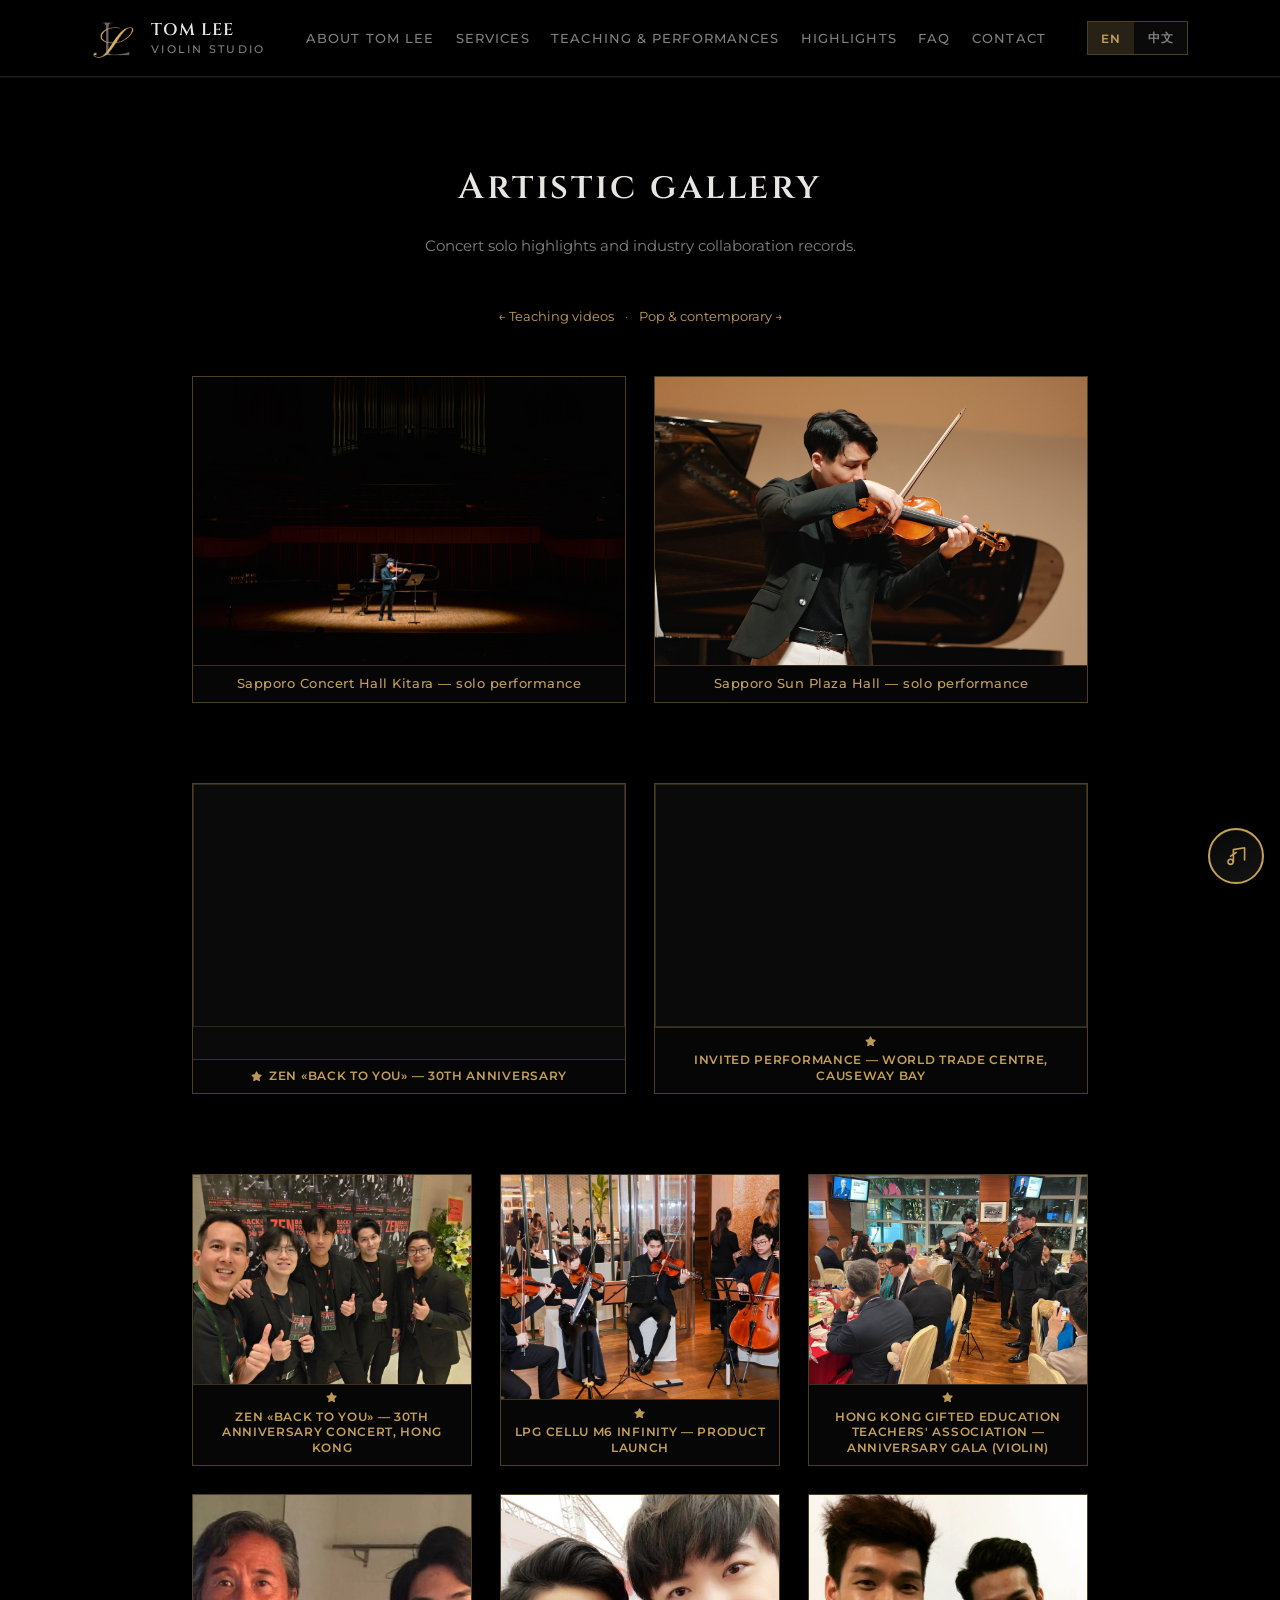
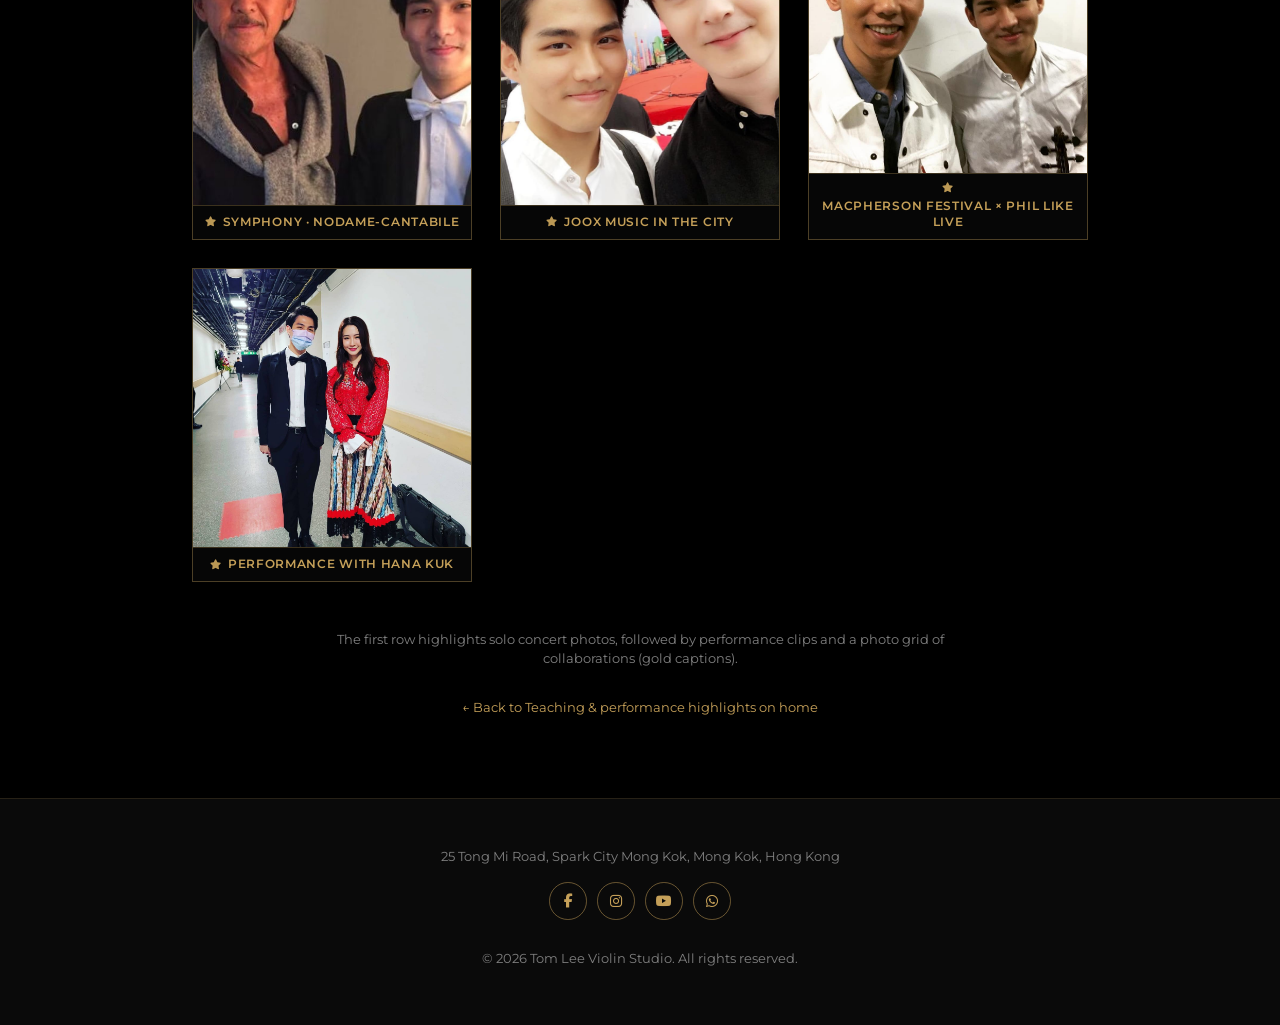
==== gallery.html @ 2c039eb2 "Initial site" ====
<!DOCTYPE html>
<html lang="en">
  <head>
    <meta charset="UTF-8" />
    <meta name="viewport" content="width=device-width, initial-scale=1.0" />
    <meta
      name="description"
      content="Artistic gallery — concert solo highlights and industry collaborations. Tom Lee Violin Studio, Hong Kong."
    />
    <link rel="canonical" href="https://example.com/gallery.html" />
    <link rel="icon" type="image/png" href="assets/logo.png" />
    <title>Artistic Gallery | Tom Lee Violin Studio</title>
    <link rel="preconnect" href="https://fonts.googleapis.com" />
    <link rel="preconnect" href="https://fonts.gstatic.com" crossorigin />
    <link
      href="https://fonts.googleapis.com/css2?family=Cinzel:wght@400;500;600;700&family=Montserrat:wght@300;400;500;600&display=swap"
      rel="stylesheet"
    />
    <link
      rel="stylesheet"
      href="https://cdnjs.cloudflare.com/ajax/libs/font-awesome/6.5.1/css/all.min.css"
      crossorigin="anonymous"
      referrerpolicy="no-referrer"
    />
    <link rel="stylesheet" href="style.css" />
  </head>
  <body data-page="gallery">
    <div class="scroll-progress" aria-hidden="true">
      <div class="scroll-progress__bar" id="scroll-progress-bar"></div>
    </div>

    <header class="site-header">
      <div class="header-inner">
        <a class="brand" href="index.html" aria-label="Tom Lee Violin Studio — Home">
          <img
            class="brand-logo"
            src="assets/logo.png"
            alt="Tom Lee Violin Studio — professional violin teaching and performance logo"
            decoding="async"
          />
          <span class="brand-text">
            <span class="brand-name" data-en="Tom Lee" data-zh="Tom Lee">Tom Lee</span>
            <span class="brand-tagline" data-en="Violin Studio" data-zh="小提琴工作室">Violin Studio</span>
          </span>
        </a>
        <nav class="nav-primary" aria-label="Main navigation">
          <ul class="nav-list">
            <li><a href="index.html#about" data-en="About Tom Lee" data-zh="關於Tom Lee">About Tom Lee</a></li>
            <li><a href="index.html#services" data-en="Services" data-zh="服務">Services</a></li>
            <li><a href="index.html#media" data-en="Teaching &amp; performances" data-zh="影音與藝廊">Teaching &amp; performances</a></li>
            <li><a href="index.html#testimonials" data-en="Highlights" data-zh="精選">Highlights</a></li>
            <li><a href="index.html#faq" data-en="FAQ" data-zh="常見問題">FAQ</a></li>
            <li><a href="index.html#contact" data-en="Contact" data-zh="聯絡">Contact</a></li>
          </ul>
        </nav>
        <div class="lang-switch" role="group" aria-label="Language">
          <button type="button" class="lang-btn is-active" data-lang="en" aria-pressed="true" data-en="EN" data-zh="EN">
            EN
          </button>
          <button type="button" class="lang-btn" data-lang="zh" aria-pressed="false" data-en="中文" data-zh="中文">中文</button>
        </div>
      </div>
    </header>

    <main id="top">
      <section class="section media-section" aria-labelledby="gallery-page-heading">
        <div class="section-inner">
          <header class="section-header">
            <h1 id="gallery-page-heading" class="section-title" data-en="Artistic gallery" data-zh="藝術足跡">Artistic gallery</h1>
            <p
              class="section-subtitle"
              data-en="Concert solo highlights and industry collaboration records."
              data-zh="演奏會獨奏精選及業界合作紀錄。"
            >
              Concert solo highlights and industry collaboration records.
            </p>
          </header>
          <p class="media-note" style="margin-bottom: var(--space-lg)">
            <a href="videos-teaching.html" data-en="← Teaching videos" data-zh="← 教學影片">← Teaching videos</a>
            <span aria-hidden="true" style="margin: 0 0.5rem; color: var(--color-muted)">·</span>
            <a href="videos-popular.html" data-en="Pop &amp; contemporary →" data-zh="流行曲演奏 →">Pop &amp; contemporary →</a>
          </p>

          <div class="gallery-layout">
            <div class="gallery-grid">
            <figure class="gallery-item gallery-item--featured">
              <div class="gallery-item__media">
                <img
                  src="assets/solo1.JPG"
                  alt="Solo performance at Sapporo Concert Hall Kitara"
                  loading="lazy"
                  decoding="async"
                />
              </div>
              <figcaption
                class="gallery-item__featured-caption"
                data-en="Sapporo Concert Hall Kitara — solo performance"
                data-zh="札幌市音樂廳 Kitara · 獨奏演出"
              >
                Sapporo Concert Hall Kitara — solo performance
              </figcaption>
            </figure>
            <figure class="gallery-item gallery-item--featured">
              <div class="gallery-item__media">
                <img
                  src="assets/solo2.JPEG"
                  alt="Solo performance at Sapporo Sun Plaza Hall"
                  loading="lazy"
                  decoding="async"
                />
              </div>
              <figcaption
                class="gallery-item__featured-caption"
                data-en="Sapporo Sun Plaza Hall — solo performance"
                data-zh="札幌サンプラザ音樂廳（Sapporo Sun Plaza Hall）· 獨奏演出"
              >
                Sapporo Sun Plaza Hall — solo performance
              </figcaption>
            </figure>
            </div>

            <div class="gallery-videos" role="group" aria-label="Performance videos">
              <figure class="gallery-item gallery-item--video">
                <div class="gallery-item__media">
                  <div class="video-embed">
                    <iframe
                      class="video-iframe"
                      data-title-en="ZEN «Back To You» — 30th anniversary"
                      data-title-zh="ZEN《Back To You》三十週年"
                      title="ZEN «Back To You» — 30th anniversary"
                      src="https://www.facebook.com/plugins/video.php?height=314&amp;href=https%3A%2F%2Fwww.facebook.com%2FTomleeviolin%2Fvideos%2F1510185727091952%2F&amp;show_text=false&amp;width=560&amp;t=0"
                      width="560"
                      height="314"
                      style="border: none; overflow: hidden"
                      scrolling="no"
                      allowfullscreen
                      allow="autoplay; clipboard-write; encrypted-media; picture-in-picture; web-share"
                      loading="lazy"
                    ></iframe>
                  </div>
                </div>
                <figcaption class="gallery-item__caption">
                  <i class="fa-solid fa-star" aria-hidden="true"></i>
                  <span data-en="ZEN «Back To You» — 30th anniversary" data-zh="ZEN《Back To You》三十週年"
                    >ZEN «Back To You» — 30th anniversary</span
                  >
                </figcaption>
              </figure>
              <figure class="gallery-item gallery-item--video">
                <div class="gallery-item__media">
                  <div class="video-embed">
                    <iframe
                      class="video-iframe"
                      data-title-en="Invited performance — World Trade Centre, Causeway Bay"
                      data-title-zh="銅鑼灣世貿中心邀請演出"
                      title="Invited performance — World Trade Centre, Causeway Bay"
                      src="https://www.facebook.com/plugins/video.php?height=314&amp;href=https%3A%2F%2Fwww.facebook.com%2FTomleeviolin%2Fvideos%2F280438224789170%2F&amp;show_text=false&amp;width=560&amp;t=0"
                      width="560"
                      height="314"
                      style="border: none; overflow: hidden"
                      scrolling="no"
                      allowfullscreen
                      allow="autoplay; clipboard-write; encrypted-media; picture-in-picture; web-share"
                      loading="lazy"
                    ></iframe>
                  </div>
                </div>
                <figcaption class="gallery-item__caption">
                  <i class="fa-solid fa-star" aria-hidden="true"></i>
                  <span
                    data-en="Invited performance — World Trade Centre, Causeway Bay"
                    data-zh="銅鑼灣世貿中心邀請演出"
                    >Invited performance — World Trade Centre, Causeway Bay</span
                  >
                </figcaption>
              </figure>
            </div>

            <div class="gallery-grid">
            <figure class="gallery-item gallery-item--star">
              <div class="gallery-item__media">
                <img
                  src="assets/concert1.jpg"
                  alt="Performance at ZEN Back To You 30th anniversary concert, Hong Kong"
                  loading="lazy"
                  decoding="async"
                />
              </div>
              <figcaption class="gallery-item__caption">
                <i class="fa-solid fa-star" aria-hidden="true"></i>
                <span data-en="ZEN «Back To You» — 30th anniversary concert, Hong Kong" data-zh="ZEN《Back To You》30週年香港演唱會"
                  >ZEN «Back To You» — 30th anniversary concert, Hong Kong</span
                >
              </figcaption>
            </figure>
            <figure class="gallery-item gallery-item--star">
              <div class="gallery-item__media">
                <img
                  src="assets/LPG%20Cellu%20M6%20Infinity%20Product%20Launch.jpg"
                  alt="Performance at LPG Cellu M6 Infinity product launch"
                  loading="lazy"
                  decoding="async"
                />
              </div>
              <figcaption class="gallery-item__caption">
                <i class="fa-solid fa-star" aria-hidden="true"></i>
                <span data-en="LPG Cellu M6 Infinity — product launch" data-zh="LPG Cellu M6 Infinity 產品發佈會"
                  >LPG Cellu M6 Infinity — product launch</span
                >
              </figcaption>
            </figure>
            <figure class="gallery-item gallery-item--star">
              <div class="gallery-item__media">
                <img
                  src="assets/Anniversary%20Gala.jpg"
                  alt="Violin performance at Hong Kong Gifted Education Teachers' Association anniversary gala"
                  loading="lazy"
                  decoding="async"
                />
              </div>
              <figcaption class="gallery-item__caption">
                <i class="fa-solid fa-star" aria-hidden="true"></i>
                <span
                  data-en="Hong Kong Gifted Education Teachers' Association — anniversary gala (violin)"
                  data-zh="香港資優教育教師協會周年晚會小提琴獻奏"
                  >Hong Kong Gifted Education Teachers' Association — anniversary gala (violin)</span
                >
              </figcaption>
            </figure>

            <figure class="gallery-item gallery-item--star">
              <div class="gallery-item__media">
                <img
                  src="assets/Star1.jpg"
                  alt="Symphony · Nodame-Cantabile performance"
                  loading="lazy"
                  decoding="async"
                />
              </div>
              <figcaption class="gallery-item__caption">
                <i class="fa-solid fa-star" aria-hidden="true"></i>
                <span data-en="Symphony · Nodame-Cantabile" data-zh="交響情人夢 · Nodame">Symphony · Nodame-Cantabile</span>
              </figcaption>
            </figure>
            <figure class="gallery-item gallery-item--star">
              <div class="gallery-item__media">
                <img
                  src="assets/Star2.jpg"
                  alt="JOOX Music in the city performance"
                  loading="lazy"
                  decoding="async"
                />
              </div>
              <figcaption class="gallery-item__caption">
                <i class="fa-solid fa-star" aria-hidden="true"></i>
                <span data-en="JOOX Music in the city" data-zh="JOOX 城市音樂">JOOX Music in the city</span>
              </figcaption>
            </figure>
            <figure class="gallery-item gallery-item--star">
              <div class="gallery-item__media">
                <img
                  src="assets/Star3.jpg"
                  alt="MacPherson Festival x Phil Like Live performance"
                  loading="lazy"
                  decoding="async"
                />
              </div>
              <figcaption class="gallery-item__caption">
                <i class="fa-solid fa-star" aria-hidden="true"></i>
                <span data-en="MacPherson Festival × Phil Like Live" data-zh="麥花臣節 × Phil Like Live"
                  >MacPherson Festival × Phil Like Live</span
                >
              </figcaption>
            </figure>
            <figure class="gallery-item gallery-item--star">
              <div class="gallery-item__media">
                <img
                  src="assets/Star4.jpg"
                  alt="Performance with Hana Kuk"
                  loading="lazy"
                  decoding="async"
                />
              </div>
              <figcaption class="gallery-item__caption">
                <i class="fa-solid fa-star" aria-hidden="true"></i>
                <span data-en="Performance with Hana Kuk" data-zh="與菊梓喬（Hana Kuk）合作演出">Performance with Hana Kuk</span>
              </figcaption>
            </figure>
            </div>
          </div>

          <p
            class="gallery-note"
            data-en="The first row highlights solo concert photos, followed by performance clips and a photo grid of collaborations (gold captions)."
            data-zh="首行為獨奏會精選；其後為演出影片與合作演出相片網格（金色說明為重點項目）。"
          >
            The first row highlights solo concert photos, followed by performance clips and a photo grid of collaborations (gold captions).
          </p>
          <p class="media-note">
            <a
              href="index.html#media"
              data-en="← Back to Teaching &amp; performance highlights on home"
              data-zh="← 返回主頁「影音與藝廊」入口"
              >← Back to Teaching &amp; performance highlights on home</a
            >
          </p>
        </div>
      </section>
    </main>

    <footer class="site-footer">
      <div class="footer-inner">
        <p
          class="footer-address"
          data-en="25 Tong Mi Road, Spark City Mong Kok, Mong Kok, Hong Kong"
          data-zh="旺角塘尾道25號 Spark City Mong Kok 俊薈旺角 · 香港"
        >
          25 Tong Mi Road, Spark City Mong Kok, Mong Kok, Hong Kong
        </p>
        <nav class="footer-social" aria-label="Social media">
          <ul class="social-icons social-icons--footer" role="list">
            <li>
              <a class="social-icon-link" href="https://www.facebook.com/Tomleeviolin/" target="_blank" rel="noopener noreferrer" aria-label="Facebook"
                ><span class="social-icon-ring"><i class="fa-brands fa-facebook-f" aria-hidden="true"></i></span
              ></a>
            </li>
            <li>
              <a class="social-icon-link" href="https://www.instagram.com/tomleeviolin/" target="_blank" rel="noopener noreferrer" aria-label="Instagram"
                ><span class="social-icon-ring"><i class="fa-brands fa-instagram" aria-hidden="true"></i></span
              ></a>
            </li>
            <li>
              <a class="social-icon-link" href="https://www.youtube.com/@tomleeviolin" target="_blank" rel="noopener noreferrer" aria-label="YouTube"
                ><span class="social-icon-ring"><i class="fa-brands fa-youtube" aria-hidden="true"></i></span
              ></a>
            </li>
            <li>
              <a class="social-icon-link" href="https://wa.me/85295179962" target="_blank" rel="noopener noreferrer" aria-label="WhatsApp"
                ><span class="social-icon-ring"><i class="fa-brands fa-whatsapp" aria-hidden="true"></i></span
              ></a>
            </li>
          </ul>
        </nav>
        <p class="footer-copy" id="footer-copyright"></p>
      </div>
    </footer>

    <a
      class="booking-fab"
      href="https://wa.me/85295179962"
      target="_blank"
      rel="noopener noreferrer"
      aria-label="Book on WhatsApp"
      title="WhatsApp"
    >
      <svg class="booking-fab__icon" viewBox="0 0 24 24" fill="none" xmlns="http://www.w3.org/2000/svg" aria-hidden="true" focusable="false">
        <path
          d="M9 18V5l12-2v13"
          stroke="currentColor"
          stroke-width="1.75"
          stroke-linecap="round"
          stroke-linejoin="round"
        />
        <path d="m6 12 6-4" stroke="currentColor" stroke-width="1.75" stroke-linecap="round" stroke-linejoin="round" />
        <circle cx="6" cy="18" r="2.75" stroke="currentColor" stroke-width="1.75" />
      </svg>
    </a>

    <script src="script.js" defer></script>
  </body>
</html>
---- style.css ----
/* --------------------------------------------------------------------------
   Tom Lee Violin Studio — Royal Conservatory aesthetic
   Palette: #000000, #C5A059, #808080
   -------------------------------------------------------------------------- */

:root {
  --color-bg: #000000;
  --color-bg-elevated: #0a0a0a;
  --color-accent: #c5a059;
  --color-accent-dim: rgba(197, 160, 89, 0.65);
  --color-muted: #808080;
  --color-text: #e8e6e3;
  --font-heading: "Cinzel", Georgia, "Times New Roman", serif;
  --font-body: "Montserrat", system-ui, -apple-system, sans-serif;
  --space-xs: 0.5rem;
  --space-sm: 1rem;
  --space-md: 1.75rem;
  --space-lg: 3rem;
  --space-xl: 5rem;
  --max-width: 72rem;
  --header-h: 4.25rem;
  --transition: 0.25s ease;
}

*,
*::before,
*::after {
  box-sizing: border-box;
}

html {
  scroll-behavior: smooth;
}

body {
  margin: 0;
  min-height: 100vh;
  font-family: var(--font-body);
  font-weight: 400;
  font-size: 1rem;
  line-height: 1.65;
  color: var(--color-text);
  background-color: var(--color-bg);
  -webkit-font-smoothing: antialiased;
}

/* Concert-hall gold dust (canvas) — sits behind all main content; home only — see script.js */
@keyframes ambient-dust-breathe {
  0%,
  100% {
    opacity: 0.84;
  }

  50% {
    opacity: 0.93;
  }
}

.ambient-dust {
  position: fixed;
  inset: 0;
  width: 100%;
  height: 100%;
  pointer-events: none;
  z-index: 0;
  opacity: 0.88;
  animation: ambient-dust-breathe 18s ease-in-out infinite;
}

main {
  position: relative;
  z-index: 2;
}

main > *:not(.ambient-dust) {
  position: relative;
  z-index: 1;
}

@media (prefers-reduced-motion: reduce) {
  .ambient-dust {
    display: none !important;
    animation: none;
  }
}

img {
  max-width: 100%;
  height: auto;
  display: block;
}

a {
  color: var(--color-accent);
  text-decoration: none;
  transition: color var(--transition), opacity var(--transition);
}

a:hover,
a:focus-visible {
  color: var(--color-text);
}

a:focus-visible {
  outline: 2px solid var(--color-accent);
  outline-offset: 3px;
}

.visually-hidden {
  position: absolute;
  width: 1px;
  height: 1px;
  padding: 0;
  margin: -1px;
  overflow: hidden;
  clip: rect(0, 0, 0, 0);
  white-space: nowrap;
  border: 0;
}

/* ----- Scroll progress ----- */

.scroll-progress {
  position: fixed;
  top: 0;
  left: 0;
  right: 0;
  height: 3px;
  z-index: 10000;
  pointer-events: none;
  background: rgba(0, 0, 0, 0.35);
}

.scroll-progress__bar {
  height: 100%;
  width: 0%;
  background: linear-gradient(90deg, #8a703f 0%, var(--color-accent) 50%, #e4c77a 100%);
  transition: width 0.12s ease-out;
}

@media (prefers-reduced-motion: reduce) {
  .scroll-progress {
    display: none;
  }
}

/* ----- Floating booking (WhatsApp) ----- */

.booking-fab {
  position: fixed;
  right: max(1rem, env(safe-area-inset-right, 0px));
  bottom: max(1rem, env(safe-area-inset-bottom, 0px));
  z-index: 9000;
  width: 3.5rem;
  height: 3.5rem;
  border-radius: 50%;
  display: grid;
  place-items: center;
  background: linear-gradient(155deg, #080808 0%, #141414 100%);
  border: 2px solid var(--color-accent);
  box-shadow: 0 4px 22px rgba(0, 0, 0, 0.45), inset 0 1px 0 rgba(255, 255, 255, 0.04);
  color: var(--color-accent);
  transition: transform 0.22s ease, box-shadow 0.22s ease, background 0.22s ease, color 0.22s ease;
  touch-action: manipulation;
}

.booking-fab:hover {
  background: rgba(197, 160, 89, 0.14);
  color: #e8cf94;
  transform: translateY(-3px);
  box-shadow: 0 10px 32px rgba(0, 0, 0, 0.5), 0 0 0 1px rgba(197, 160, 89, 0.25);
}

.booking-fab:focus-visible {
  outline: 2px solid var(--color-accent);
  outline-offset: 3px;
}

.booking-fab__icon {
  width: 1.4rem;
  height: 1.4rem;
  flex-shrink: 0;
}

@media (prefers-reduced-motion: reduce) {
  .booking-fab {
    transition: none;
  }

  .booking-fab:hover {
    transform: none;
  }
}

/* ----- Header ----- */

.site-header {
  position: sticky;
  top: 0;
  z-index: 200;
  background: linear-gradient(180deg, rgba(0, 0, 0, 0.98) 0%, rgba(0, 0, 0, 0.92) 100%);
  border-bottom: 1px solid rgba(197, 160, 89, 0.2);
  backdrop-filter: blur(10px);
  box-shadow: 0 1px 0 rgba(0, 0, 0, 0.4);
}

.header-inner {
  max-width: var(--max-width);
  margin: 0 auto;
  padding: var(--space-sm) var(--space-md);
  min-height: var(--header-h);
  display: grid;
  grid-template-columns: auto minmax(0, 1fr) auto;
  align-items: center;
  gap: var(--space-sm) var(--space-md);
}

.nav-primary {
  min-width: 0;
}

.brand {
  display: flex;
  align-items: center;
  gap: var(--space-sm);
  color: var(--color-text);
}

.brand:hover,
.brand:focus-visible {
  color: var(--color-accent);
}

.brand-logo {
  display: block;
  height: 2.75rem;
  width: auto;
  max-width: min(11rem, 42vw);
  object-fit: contain;
  flex-shrink: 0;
}

.brand-text {
  display: flex;
  flex-direction: column;
  line-height: 1.2;
}

.brand-name {
  font-family: var(--font-heading);
  font-size: 1.05rem;
  font-weight: 600;
  letter-spacing: 0.06em;
  text-transform: uppercase;
}

.brand-tagline {
  font-size: 0.7rem;
  font-weight: 500;
  letter-spacing: 0.2em;
  text-transform: uppercase;
  color: var(--color-muted);
  margin-top: 0.2rem;
}

.nav-primary .nav-list {
  list-style: none;
  margin: 0;
  padding: 0;
  display: flex;
  flex-wrap: wrap;
  gap: var(--space-md);
  row-gap: var(--space-xs);
  justify-content: center;
}

.nav-primary a {
  font-size: 0.8rem;
  font-weight: 500;
  letter-spacing: 0.1em;
  text-transform: uppercase;
  color: var(--color-muted);
}

/* English: slightly looser tracking + modest gap — does not widen the bar like huge gaps */
html:lang(en) .nav-primary .nav-list {
  gap: 1.35rem;
  row-gap: var(--space-xs);
}

html:lang(en) .nav-primary a {
  letter-spacing: 0.085em;
}

@media (max-width: 1024px) {
  .nav-primary a {
    font-size: 0.68rem;
    letter-spacing: 0.06em;
  }

  .nav-primary .nav-list {
    gap: var(--space-sm);
    justify-content: center;
  }

  html:lang(en) .nav-primary .nav-list {
    gap: 0.85rem;
  }

  html:lang(en) .nav-primary a {
    letter-spacing: 0.07em;
  }
}

.nav-primary a:hover,
.nav-primary a:focus-visible {
  color: var(--color-accent);
}

.lang-switch {
  display: flex;
  flex-shrink: 0;
  justify-self: end;
  border: 1px solid rgba(197, 160, 89, 0.35);
  background: var(--color-bg-elevated);
}

.lang-btn {
  font-family: var(--font-body);
  font-size: 0.75rem;
  font-weight: 600;
  letter-spacing: 0.06em;
  padding: 0.45rem 0.85rem;
  border: none;
  background: transparent;
  color: var(--color-muted);
  cursor: pointer;
  transition: background var(--transition), color var(--transition);
}

.lang-btn:hover {
  color: var(--color-text);
}

.lang-btn.is-active {
  background: rgba(197, 160, 89, 0.15);
  color: var(--color-accent);
}

.lang-btn:focus-visible {
  outline: 2px solid var(--color-accent);
  outline-offset: 2px;
}

/* ----- Hero ----- */

.hero {
  max-width: var(--max-width);
  margin: 0 auto;
  padding: var(--space-lg) var(--space-md) var(--space-lg);
}

@media (min-width: 900px) {
  .hero {
    padding-top: var(--space-lg);
    padding-bottom: var(--space-xl);
  }
}

.hero-inner {
  display: grid;
  grid-template-columns: minmax(0, 1fr) minmax(0, 1.05fr);
  grid-template-rows: minmax(min(72vh, 38rem), auto);
  gap: clamp(var(--space-md), 4vw, var(--space-xl));
  align-items: stretch;
  min-height: min(72vh, 38rem);
}

@keyframes hero-entrance-left {
  from {
    opacity: 0;
    transform: translate3d(-2rem, 0, 0);
  }

  to {
    opacity: 1;
    transform: translate3d(0, 0, 0);
  }
}

@keyframes hero-entrance-right {
  from {
    opacity: 0;
    transform: translate3d(2rem, 0, 0);
  }

  to {
    opacity: 1;
    transform: translate3d(0, 0, 0);
  }
}

.hero-content__inner {
  position: relative;
  z-index: 1;
  width: 100%;
  min-width: 0;
}

.hero-content__inner--entrance {
  opacity: 0;
  animation: hero-entrance-left 1.55s cubic-bezier(0.2, 0.85, 0.25, 1) 0.1s forwards;
}

.hero-media--entrance {
  opacity: 0;
  animation: hero-entrance-right 1.65s cubic-bezier(0.2, 0.85, 0.25, 1) 0.45s forwards;
}

@media (prefers-reduced-motion: reduce) {
  .hero-content__inner--entrance,
  .hero-media--entrance {
    animation: none;
    opacity: 1;
    transform: none;
  }
}

.hero-content {
  max-width: 40rem;
  position: relative;
  z-index: 1;
  display: flex;
  flex-direction: column;
  justify-content: center;
  transform-origin: 50% 50%;
  isolation: isolate;
}

/* Soft radial lift behind headline + lead — easier reading on dark hero */
.hero-content::before {
  content: "";
  position: absolute;
  z-index: 0;
  left: 50%;
  top: 42%;
  transform: translate(-50%, -50%);
  width: min(132%, 38rem);
  max-width: none;
  aspect-ratio: 1 / 1.05;
  pointer-events: none;
  border-radius: 50%;
  background: radial-gradient(
    ellipse 68% 58% at 50% 46%,
    rgba(0, 0, 0, 0.24) 0%,
    rgba(0, 0, 0, 0.05) 52%,
    transparent 74%
  );
}

.hero-content.hero-content--parallax-active {
  will-change: transform;
}

@media (prefers-reduced-motion: reduce) {
  .hero-content.hero-content--parallax-active {
    will-change: auto;
  }
}

.hero-media {
  position: relative;
  min-height: 0;
  align-self: stretch;
}

.hero-image-wrap {
  position: absolute;
  inset: 0;
  overflow: hidden;
  background: #000000;
}

.hero-image {
  width: 100%;
  height: 100%;
  max-width: none;
  object-fit: cover;
  object-position: 28% 22%;
  display: block;
  transform-origin: center center;
}

@media (min-width: 900px) {
  .hero-image.hero-image--parallax {
    will-change: transform;
  }
}

@media (prefers-reduced-motion: reduce) {
  .hero-image.hero-image--parallax {
    will-change: auto;
  }
}

.hero-image-fade {
  position: absolute;
  inset: 0;
  pointer-events: none;
  background:
    linear-gradient(to right, #000000 0%, rgba(0, 0, 0, 0.88) 12%, rgba(0, 0, 0, 0.35) 38%, transparent 62%),
    linear-gradient(to top, #000000 0%, rgba(0, 0, 0, 0.82) 14%, rgba(0, 0, 0, 0.2) 42%, transparent 58%);
}

@media (max-width: 899px) {
  .hero-inner {
    grid-template-columns: 1fr;
    grid-template-rows: auto;
    min-height: 0;
    gap: var(--space-md);
  }

  .hero-media {
    aspect-ratio: 4 / 5;
    max-height: min(50vh, 24rem);
    min-height: min(42vh, 22rem);
  }

  .hero-image {
    object-position: 30% 20%;
  }
}

.hero-eyebrow {
  font-size: 0.75rem;
  font-weight: 600;
  letter-spacing: 0.28em;
  text-transform: uppercase;
  color: var(--color-accent);
  margin: 0 0 var(--space-sm);
}

.hero-title {
  font-family: var(--font-heading);
  font-size: clamp(2rem, 5vw, 3.25rem);
  font-weight: 600;
  line-height: 1.15;
  letter-spacing: 0.04em;
  margin: 0 0 var(--space-md);
  color: var(--color-text);
}

.hero-title__line {
  display: block;
}

.hero-title__line + .hero-title__line {
  margin-top: 0.2em;
}

.hero-lead {
  font-size: 1.05rem;
  font-weight: 300;
  color: var(--color-muted);
  max-width: 36rem;
  margin: 0 0 var(--space-md);
}

.hero-cta-row {
  display: flex;
  flex-wrap: wrap;
  align-items: center;
  gap: var(--space-sm);
}

.hero-cta-row .btn {
  text-transform: none;
  letter-spacing: 0.06em;
}

/* ----- Buttons ----- */

.btn {
  display: inline-flex;
  align-items: center;
  justify-content: center;
  font-family: var(--font-body);
  font-size: 0.8rem;
  font-weight: 600;
  letter-spacing: 0.14em;
  text-transform: uppercase;
  padding: 1rem 1.75rem;
  border: 1px solid transparent;
  transition: background var(--transition), color var(--transition), border-color var(--transition);
}

.btn-primary {
  background: var(--color-accent);
  color: var(--color-bg);
  border-color: var(--color-accent);
}

.btn-primary:hover,
.btn-primary:focus-visible {
  background: transparent;
  color: var(--color-accent);
}

.btn-outline {
  background: transparent;
  color: var(--color-accent);
  border-color: rgba(197, 160, 89, 0.6);
}

.btn-outline:hover,
.btn-outline:focus-visible {
  background: rgba(197, 160, 89, 0.1);
  color: var(--color-text);
}

/* ----- Sections ----- */

.section {
  padding: var(--space-xl) var(--space-md);
  border-top: 1px solid rgba(128, 128, 128, 0.15);
}

.section-inner {
  max-width: var(--max-width);
  margin: 0 auto;
}

.section-header {
  margin-bottom: var(--space-lg);
  text-align: center;
}

.section-header--parallax {
  transform-origin: 50% 50%;
}

@media (min-width: 600px) {
  .section-header--parallax.section-header--parallax-active {
    will-change: transform;
  }
}

@media (prefers-reduced-motion: reduce) {
  .section-header--parallax.section-header--parallax-active {
    will-change: auto;
  }
}

.section-title {
  font-family: var(--font-heading);
  font-size: clamp(1.75rem, 3.5vw, 2.25rem);
  font-weight: 600;
  letter-spacing: 0.08em;
  margin: 0 0 var(--space-sm);
  color: var(--color-text);
}

.section-subtitle {
  font-size: 0.95rem;
  font-weight: 400;
  color: var(--color-muted);
  max-width: 36rem;
  margin: 0 auto;
}

/* About: keep subtitle on one line (EN / 中文); narrow viewports may scroll horizontally */
.section-subtitle--single-line {
  white-space: nowrap;
  overflow-x: auto;
  overflow-y: hidden;
  max-width: 100%;
  margin: 0 auto;
  font-size: clamp(0.7rem, 2.2vw, 0.95rem);
  letter-spacing: 0.02em;
  padding: 0 var(--space-xs);
  box-sizing: border-box;
  scrollbar-width: none;
  -ms-overflow-style: none;
}

.section-subtitle--single-line::-webkit-scrollbar {
  display: none;
}

.about-tags {
  list-style: none;
  margin: 0 auto var(--space-lg);
  padding: 0;
  display: flex;
  flex-wrap: wrap;
  gap: 0.5rem 0.65rem;
  justify-content: center;
  align-items: center;
  max-width: 52rem;
}

.about-tag {
  display: inline-flex;
  align-items: center;
  justify-content: center;
  margin: 0;
  padding: 0.4rem 0.85rem;
  font-size: 0.72rem;
  font-weight: 600;
  letter-spacing: 0.04em;
  line-height: 1.35;
  color: var(--color-accent);
  text-align: center;
  border: 1px solid rgba(197, 160, 89, 0.45);
  border-radius: 999px;
  background: rgba(0, 0, 0, 0.35);
  max-width: 100%;
}

.about-tag::before {
  content: "#";
  opacity: 0.55;
  margin-right: 0.12em;
  font-weight: 700;
}

.about-grid {
  display: grid;
  gap: var(--space-lg);
  align-items: start;
}

@media (min-width: 768px) {
  .about-grid {
    grid-template-columns: 1.4fr 1fr;
    gap: var(--space-xl);
    align-items: center;
  }
}

.about-copy p {
  margin: 0 0 var(--space-md);
  color: var(--color-muted);
}

.about-copy p:last-child {
  margin-bottom: 0;
}

.about-aside {
  padding: var(--space-md);
  background: var(--color-bg-elevated);
  border: 1px solid rgba(197, 160, 89, 0.2);
}

.about-aside--video {
  padding: var(--space-sm);
}

.about-video {
  margin: 0;
  width: 100%;
  max-width: 100%;
}

.about-aside--video .about-video {
  margin: 0;
}

.about-video__caption {
  margin: var(--space-sm) 0 0;
  font-family: var(--font-body);
  font-size: 0.82rem;
  font-weight: 500;
  letter-spacing: 0.04em;
  text-align: center;
  color: var(--color-muted);
  line-height: 1.45;
}

.services-grid {
  display: grid;
  gap: var(--space-md);
}

@media (min-width: 700px) {
  .services-grid {
    grid-template-columns: repeat(2, 1fr);
    gap: var(--space-md);
  }
}

@media (min-width: 1000px) {
  .services-grid {
    grid-template-columns: repeat(3, 1fr);
  }

  /* 3 + 1: fourth card spans full row as a wide “special service” strip */
  .services-grid .service-card--featured {
    grid-column: 1 / -1;
  }
}

/* Featured strip: icon + copy in one horizontal band */
.service-card--featured {
  border-left: 3px solid var(--color-accent);
}

.service-card--featured .service-card__icon {
  margin-bottom: var(--space-sm);
}

/* Wide horizontal band only when the card spans the full services row */
@media (min-width: 1000px) {
  .service-card--featured {
    display: grid;
    grid-template-columns: auto minmax(0, 1fr);
    column-gap: var(--space-lg);
    row-gap: var(--space-xs);
    align-items: start;
    padding: var(--space-lg) var(--space-md);
  }

  .service-card--featured .service-card__icon {
    grid-column: 1;
    grid-row: 1 / span 2;
    margin-bottom: 0;
    align-self: start;
  }

  .service-card--featured .service-title {
    grid-column: 2;
    grid-row: 1;
    margin-bottom: var(--space-xs);
  }

  .service-card--featured .service-desc {
    grid-column: 2;
    grid-row: 2;
    max-width: 52rem;
  }
}

.service-card {
  padding: var(--space-md);
  background: var(--color-bg-elevated);
  border: 1px solid rgba(128, 128, 128, 0.2);
  transition: border-color var(--transition), box-shadow var(--transition);
}

.service-card:hover {
  border-color: rgba(197, 160, 89, 0.35);
  box-shadow: 0 12px 40px rgba(0, 0, 0, 0.35);
}

.service-card__icon {
  width: 2.75rem;
  height: 2.75rem;
  margin: 0 0 var(--space-sm);
  border-radius: 50%;
  display: grid;
  place-items: center;
  flex-shrink: 0;
  font-size: 1.05rem;
  color: var(--color-accent);
  background: rgba(197, 160, 89, 0.1);
  border: 1px solid rgba(197, 160, 89, 0.35);
  transition: background var(--transition), border-color var(--transition), box-shadow var(--transition);
}

.service-card:hover .service-card__icon {
  background: rgba(197, 160, 89, 0.16);
  border-color: rgba(197, 160, 89, 0.5);
  box-shadow: 0 0 0 1px rgba(197, 160, 89, 0.12);
}

.service-title {
  font-family: var(--font-heading);
  font-size: 1.1rem;
  font-weight: 600;
  letter-spacing: 0.06em;
  margin: 0 0 var(--space-sm);
  color: var(--color-accent);
}

.service-desc {
  margin: 0;
  font-size: 0.9rem;
  color: var(--color-muted);
}

.service-card__more {
  margin: var(--space-sm) 0 0;
  position: relative;
  z-index: 2;
  pointer-events: auto;
}

.service-card__more-link {
  display: inline-block;
  font-family: var(--font-body);
  font-size: 0.9rem;
  font-weight: 500;
  letter-spacing: 0.04em;
  color: var(--color-accent);
  text-decoration: none;
  border: none;
  background: none;
  padding: 0;
  cursor: pointer;
  transition: color var(--transition);
}

.service-card__more-link:hover,
.service-card__more-link:focus-visible {
  color: var(--color-text);
  text-decoration: underline;
  text-underline-offset: 0.2em;
}

button.service-card__more-link {
  font-family: inherit;
  cursor: pointer;
  touch-action: manipulation;
  -webkit-tap-highlight-color: rgba(197, 160, 89, 0.25);
  position: relative;
  z-index: 1;
}

/* Group class schedule pop-up */
.schedule-modal {
  position: fixed;
  inset: 0;
  z-index: 20100;
  display: flex;
  align-items: center;
  justify-content: center;
  padding: var(--space-md);
}

.schedule-modal[hidden] {
  display: none !important;
}

.schedule-modal__backdrop {
  position: absolute;
  inset: 0;
  z-index: 0;
  background: rgba(0, 0, 0, 0.88);
  cursor: pointer;
}

.schedule-modal__panel {
  position: relative;
  z-index: 1;
  width: 100%;
  max-width: min(96vw, 26rem);
  max-height: min(88vh, 36rem);
  overflow: hidden;
  display: flex;
  flex-direction: column;
  padding: var(--space-lg) var(--space-md) var(--space-md);
  background: var(--color-bg-elevated);
  border: 1px solid rgba(197, 160, 89, 0.4);
  box-shadow: 0 24px 64px rgba(0, 0, 0, 0.55);
  pointer-events: auto;
}

.schedule-modal__body {
  overflow-y: auto;
  padding-right: 0.25rem;
  margin-top: var(--space-sm);
  flex: 1;
  min-height: 0;
}

.schedule-modal__title {
  font-family: var(--font-heading);
  font-size: 1.15rem;
  font-weight: 600;
  letter-spacing: 0.06em;
  margin: 0;
  padding-right: 2rem;
  color: var(--color-accent);
  line-height: 1.3;
}

.schedule-modal__intro {
  margin: 0 0 var(--space-sm);
  font-size: 0.9rem;
  color: var(--color-muted);
  line-height: 1.55;
}

.schedule-modal__body .service-detail-list {
  margin-top: 0;
}

.schedule-modal__close {
  position: absolute;
  top: 0.65rem;
  right: 0.65rem;
  z-index: 2;
  width: 2.25rem;
  height: 2.25rem;
  display: grid;
  place-items: center;
  padding: 0;
  border: 1px solid rgba(197, 160, 89, 0.45);
  background: rgba(10, 10, 10, 0.95);
  color: var(--color-accent);
  font-size: 1.35rem;
  line-height: 1;
  cursor: pointer;
  transition: border-color var(--transition), color var(--transition);
}

.schedule-modal__close:hover,
.schedule-modal__close:focus-visible {
  border-color: #e4c77a;
  color: #e4c77a;
  outline: none;
}

.service-desc + .service-desc,
.service-desc + .service-detail-list,
.service-detail-list + .service-desc {
  margin-top: var(--space-sm);
}

.service-desc--note {
  font-size: 0.85rem;
  line-height: 1.55;
}

.service-detail-list {
  margin: 0.35rem 0 var(--space-sm);
  padding-left: 1.15rem;
  font-size: 0.88rem;
  line-height: 1.55;
  color: var(--color-muted);
}

.service-detail-list li {
  margin-bottom: 0.35rem;
}

.service-detail-list li:last-child {
  margin-bottom: 0;
}

.service-detail-list + .service-detail-list {
  margin-top: var(--space-sm);
}

.contact-inner {
  text-align: center;
}

.contact-layout {
  display: grid;
  gap: var(--space-xl);
  max-width: var(--max-width);
  margin: 0 auto;
  text-align: left;
}

@media (min-width: 900px) {
  .contact-layout {
    grid-template-columns: minmax(0, 1fr) minmax(0, 1.08fr);
    gap: var(--space-xl) var(--space-lg);
    align-items: start;
  }
}

.contact-aside {
  padding: 0;
}

.contact-aside__title {
  font-family: var(--font-heading);
  font-size: 0.95rem;
  font-weight: 600;
  letter-spacing: 0.12em;
  text-transform: uppercase;
  color: var(--color-accent);
  margin: 0 0 var(--space-sm);
}

.contact-address {
  margin: 0 0 var(--space-md);
  font-size: 0.95rem;
  color: var(--color-text);
  line-height: 1.65;
}

.contact-map-link {
  display: inline-block;
  font-size: 0.82rem;
  font-weight: 500;
  letter-spacing: 0.08em;
  text-transform: uppercase;
  margin-bottom: var(--space-lg);
}

.contact-aside__label {
  font-family: var(--font-heading);
  font-size: 0.8rem;
  font-weight: 600;
  letter-spacing: 0.18em;
  text-transform: uppercase;
  color: var(--color-muted);
  margin: 0 0 var(--space-sm);
}

.contact-social-row {
  display: flex;
  flex-wrap: wrap;
  align-items: center;
  gap: var(--space-sm) var(--space-md);
}

.social-icons {
  list-style: none;
  margin: 0;
  padding: 0;
  display: flex;
  flex-wrap: wrap;
  align-items: center;
  gap: var(--space-sm);
}

.social-icon-link {
  display: block;
  color: var(--color-accent);
  line-height: 0;
}

.social-icon-link:focus-visible {
  outline: none;
}

.social-icon-link:focus-visible .social-icon-ring {
  border-color: rgba(228, 199, 122, 0.95);
  box-shadow: 0 0 0 2px rgba(197, 160, 89, 0.35);
}

.social-icon-ring {
  display: grid;
  place-items: center;
  width: 2.75rem;
  height: 2.75rem;
  border-radius: 50%;
  border: 1px solid rgba(197, 160, 89, 0.5);
  font-size: 1rem;
  transition: border-color var(--transition), box-shadow var(--transition), color var(--transition),
    background-color var(--transition);
}

.social-icon-link:hover .social-icon-ring {
  border-color: rgba(228, 199, 122, 0.95);
  color: #e4c77a;
  box-shadow: 0 0 0 1px rgba(197, 160, 89, 0.45);
  background-color: rgba(197, 160, 89, 0.06);
}

.contact-wa-pill {
  display: inline-flex;
  align-items: center;
  gap: 0.45rem;
  padding: 0.45rem 1rem 0.45rem 0.65rem;
  border: 1px solid rgba(197, 160, 89, 0.55);
  border-radius: 999px;
  font-size: 0.78rem;
  font-weight: 600;
  letter-spacing: 0.06em;
  color: var(--color-accent);
  transition: border-color var(--transition), box-shadow var(--transition), color var(--transition),
    background-color var(--transition);
}

.contact-wa-pill i {
  font-size: 1.15rem;
}

.contact-wa-pill__text {
  opacity: 0.85;
  text-transform: uppercase;
  font-size: 0.68rem;
  letter-spacing: 0.14em;
}

.contact-wa-pill__num {
  font-family: var(--font-body);
  letter-spacing: 0.04em;
}

.contact-wa-pill:hover {
  border-color: rgba(228, 199, 122, 0.95);
  color: #e4c77a;
  box-shadow: 0 0 0 1px rgba(197, 160, 89, 0.35);
  background-color: rgba(197, 160, 89, 0.06);
}

.contact-form-panel {
  padding-top: 0;
}

@media (min-width: 900px) {
  .contact-form-panel {
    padding-top: 0.15rem;
    border-left: 1px solid rgba(197, 160, 89, 0.12);
    padding-left: var(--space-lg);
  }
}

.contact-note {
  font-size: 0.9rem;
  color: var(--color-muted);
  max-width: 28rem;
  margin: 0 auto var(--space-md);
}

/* ----- Student award certificates (within testimonials section) ----- */

.cert-marquee-wrap {
  display: flex;
  flex-direction: row;
  align-items: center;
  gap: var(--space-sm);
  width: 100%;
  max-width: var(--max-width);
  margin-left: auto;
  margin-right: auto;
}

.cert-marquee-wrap--secondary {
  margin-top: var(--space-lg);
}

.cert-marquee {
  --cert-marquee-duration: 36s;
  position: relative;
  flex: 1;
  min-width: 0;
  width: 100%;
  overflow-x: auto;
  overflow-y: hidden;
  scroll-behavior: auto;
  overflow-anchor: none;
  -webkit-overflow-scrolling: touch;
  scrollbar-width: thin;
  scrollbar-color: rgba(197, 160, 89, 0.45) rgba(0, 0, 0, 0.25);
  padding: var(--space-sm) clamp(0.75rem, 3vw, 1.75rem) var(--space-md);
  mask-image: linear-gradient(
    90deg,
    transparent,
    #000 8%,
    #000 92%,
    transparent
  );
}

.cert-marquee::-webkit-scrollbar {
  height: 6px;
}

.cert-marquee::-webkit-scrollbar-track {
  background: rgba(0, 0, 0, 0.2);
  border-radius: 3px;
}

.cert-marquee::-webkit-scrollbar-thumb {
  background: rgba(197, 160, 89, 0.45);
  border-radius: 3px;
}

.cert-marquee__track {
  display: flex;
  flex-direction: row;
  align-items: stretch;
  gap: var(--space-lg);
  width: max-content;
}

.cert-marquee__nav {
  flex-shrink: 0;
  display: grid;
  place-items: center;
  width: 2.75rem;
  height: 2.75rem;
  padding: 0;
  border: 1px solid rgba(197, 160, 89, 0.55);
  border-radius: 50%;
  background: rgba(10, 10, 10, 0.95);
  color: var(--color-accent);
  font-size: 1rem;
  line-height: 1;
  cursor: pointer;
  transition: border-color var(--transition), color var(--transition), background var(--transition),
    box-shadow var(--transition);
}

.cert-marquee__nav:hover,
.cert-marquee__nav:focus-visible {
  border-color: #e4c77a;
  color: #e4c77a;
  box-shadow: 0 4px 20px rgba(0, 0, 0, 0.35);
  outline: none;
}

.cert-marquee__nav:focus-visible {
  outline: 2px solid rgba(197, 160, 89, 0.55);
  outline-offset: 3px;
}

.cert-marquee__nav:active {
  transform: scale(0.97);
}

.cert-marquee .cert-card {
  flex: 0 0 auto;
  width: min(15.5rem, 78vw);
}

/* Top strip: “center mode” — focal card larger, sides smaller + dimmed */
.cert-marquee--center-mode {
  padding-top: var(--space-md);
  padding-bottom: var(--space-md);
}

.cert-marquee--center-mode .cert-marquee__track {
  align-items: center;
}

.cert-marquee--center-mode .cert-card {
  position: relative;
  z-index: 1;
  transition:
    transform 0.5s cubic-bezier(0.22, 1, 0.36, 1),
    opacity 0.45s ease;
  transform: scale(0.82);
  opacity: 0.42;
}

.cert-marquee--center-mode .cert-card.cert-card--center {
  z-index: 4;
  transform: scale(1.06);
  opacity: 1;
}

.cert-card {
  margin: 0;
  display: flex;
  flex-direction: column;
  align-items: stretch;
}

.cert-card__trigger {
  display: block;
  width: 100%;
  padding: 0;
  margin: 0;
  position: relative;
  overflow: hidden;
  aspect-ratio: 3 / 4;
  border: 2px solid #c5a059;
  background: var(--color-bg-elevated);
  cursor: zoom-in;
  box-shadow: inset 0 0 0 1px rgba(197, 160, 89, 0.15), 0 8px 32px rgba(0, 0, 0, 0.35);
  transition: border-color var(--transition), box-shadow var(--transition), transform var(--transition);
}

.cert-marquee .cert-card__trigger:hover,
.cert-marquee .cert-card__trigger:focus-visible {
  border-color: #e4c77a;
  box-shadow: inset 0 0 0 1px rgba(228, 199, 122, 0.35), 0 12px 40px rgba(0, 0, 0, 0.45);
  outline: none;
}

.cert-card__trigger:focus-visible {
  outline: 2px solid rgba(197, 160, 89, 0.6);
  outline-offset: 4px;
}

.cert-card__trigger:active {
  transform: scale(0.995);
}

.cert-card__img {
  position: absolute;
  inset: 0;
  display: block;
  width: 100%;
  height: 100%;
  object-fit: cover;
  object-position: center center;
}

.cert-caption {
  margin: var(--space-sm) 0 0;
  font-family: var(--font-heading);
  font-size: 0.82rem;
  font-weight: 500;
  letter-spacing: 0.06em;
  text-align: center;
  color: var(--color-muted);
  line-height: 1.45;
}

.cert-note {
  margin: var(--space-lg) auto 0;
  max-width: 36rem;
  font-size: 0.78rem;
  color: var(--color-muted);
  text-align: center;
  line-height: 1.55;
}

/* ----- Certificate lightbox ----- */

.lightbox {
  position: fixed;
  inset: 0;
  z-index: 20050;
  display: flex;
  align-items: center;
  justify-content: center;
  padding: var(--space-md);
}

.lightbox[hidden] {
  display: none !important;
}

.lightbox__backdrop {
  position: absolute;
  inset: 0;
  z-index: 0;
  background: rgba(0, 0, 0, 0.92);
  cursor: pointer;
}

.lightbox__panel {
  position: relative;
  z-index: 1;
  max-width: min(96vw, 56rem);
  max-height: 92vh;
  display: flex;
  flex-direction: column;
  align-items: center;
  gap: var(--space-sm);
  pointer-events: auto;
}

.lightbox__close {
  position: absolute;
  top: -0.25rem;
  right: -0.25rem;
  z-index: 2;
  width: 2.5rem;
  height: 2.5rem;
  display: grid;
  place-items: center;
  padding: 0;
  border: 1px solid rgba(197, 160, 89, 0.45);
  background: rgba(10, 10, 10, 0.95);
  color: var(--color-accent);
  font-size: 1.5rem;
  line-height: 1;
  cursor: pointer;
  transition: border-color var(--transition), color var(--transition), background var(--transition);
}

.lightbox__close:hover,
.lightbox__close:focus-visible {
  border-color: #e4c77a;
  color: #e4c77a;
  outline: none;
}

.lightbox__img {
  display: block;
  max-width: 100%;
  max-height: min(78vh, 1200px);
  width: auto;
  height: auto;
  object-fit: contain;
  border: 2px solid #c5a059;
  box-shadow: 0 16px 64px rgba(0, 0, 0, 0.65), inset 0 0 0 1px rgba(197, 160, 89, 0.12);
}

.lightbox__caption {
  margin: 0;
  max-width: 42rem;
  font-family: var(--font-heading);
  font-size: 0.95rem;
  font-weight: 500;
  letter-spacing: 0.05em;
  text-align: center;
  color: rgba(232, 230, 227, 0.95);
}

@media (prefers-reduced-motion: reduce) {
  .cert-marquee {
    overflow-x: auto;
    mask-image: none;
  }

  .cert-marquee--center-mode .cert-card {
    transform: none !important;
    opacity: 1 !important;
    transition: none;
  }

  .cert-marquee__track {
    flex-wrap: wrap;
    justify-content: center;
    width: 100%;
    max-width: none;
    gap: var(--space-md);
  }

  .cert-marquee .cert-card:nth-child(n + 10) {
    display: none;
  }

  .cert-marquee .cert-card {
    width: min(15.5rem, 100%);
  }

  .cert-marquee__nav {
    align-self: center;
  }

  .cert-marquee__nav:active {
    transform: none;
  }

  .cert-card__trigger {
    transition: none;
  }

  .cert-card__trigger:active {
    transform: none;
  }
}

/* ----- Testimonials ----- */

.testimonials-grid {
  display: grid;
  gap: var(--space-md);
}

@media (min-width: 768px) {
  .testimonials-grid {
    grid-template-columns: repeat(3, 1fr);
    align-items: stretch;
  }
}

.testimonial-card {
  margin: 0;
  padding: var(--space-md);
  background: var(--color-bg-elevated);
  border: 1px solid rgba(197, 160, 89, 0.2);
  border-left: 3px solid var(--color-accent);
}

.testimonial-quote {
  margin: 0 0 var(--space-sm);
  font-size: 0.95rem;
  font-style: italic;
  font-weight: 400;
  color: var(--color-text);
  line-height: 1.7;
}

.testimonial-meta {
  margin: 0;
}

.testimonial-name {
  font-size: 0.8rem;
  font-style: normal;
  font-weight: 500;
  color: var(--color-muted);
}

.awards-subheading {
  font-family: var(--font-heading);
  font-size: clamp(1.1rem, 2.4vw, 1.45rem);
  font-weight: 600;
  letter-spacing: 0.1em;
  text-align: center;
  text-transform: uppercase;
  color: var(--color-accent);
  margin: var(--space-xl) 0 var(--space-sm);
  padding-top: var(--space-lg);
  border-top: 1px solid rgba(197, 160, 89, 0.2);
}

.awards-lead {
  text-align: center;
  font-size: 0.9rem;
  color: var(--color-muted);
  max-width: 38rem;
  margin: 0 auto var(--space-lg);
  line-height: 1.65;
}

/* ----- Media / video ----- */

.video-grid {
  display: grid;
  gap: var(--space-md);
}

@media (min-width: 768px) {
  .video-grid {
    grid-template-columns: 1fr 1fr;
  }
}

.video-embed {
  position: relative;
  width: 100%;
  aspect-ratio: 16 / 9;
  background: var(--color-bg-elevated);
  border: 1px solid rgba(197, 160, 89, 0.2);
  overflow: hidden;
}

.video-iframe {
  position: absolute;
  inset: 0;
  width: 100%;
  height: 100%;
  border: none;
}

.media-note {
  margin: var(--space-md) 0 0;
  font-size: 0.8rem;
  color: var(--color-muted);
  text-align: center;
}

.video-hub {
  display: grid;
  gap: var(--space-md);
  grid-template-columns: repeat(auto-fit, minmax(15rem, 1fr));
  max-width: 68rem;
  margin: 0 auto;
}

.video-hub-card {
  display: flex;
  flex-direction: column;
  align-items: center;
  text-align: center;
  padding: var(--space-lg) var(--space-md);
  border: 1px solid rgba(197, 160, 89, 0.4);
  background: var(--color-bg-elevated);
  color: var(--color-text);
  transition: border-color var(--transition), box-shadow var(--transition);
}

.video-hub-card:hover {
  border-color: #c5a059;
  box-shadow: 0 12px 40px rgba(0, 0, 0, 0.35);
}

.video-hub-card:focus-visible {
  outline: 2px solid var(--color-accent);
  outline-offset: 3px;
}

.video-hub-card__icon {
  font-size: 1.75rem;
  color: var(--color-accent);
  margin-bottom: var(--space-sm);
}

.video-hub-card__title {
  font-family: var(--font-heading);
  font-size: 1.15rem;
  font-weight: 600;
  letter-spacing: 0.06em;
  margin: 0 0 var(--space-sm);
  color: var(--color-text);
}

.video-hub-card__desc {
  font-size: 0.88rem;
  color: var(--color-muted);
  line-height: 1.55;
  margin: 0 0 var(--space-md);
  flex: 1;
}

.video-hub-card__cta {
  font-size: 0.72rem;
  font-weight: 600;
  letter-spacing: 0.15em;
  text-transform: uppercase;
  color: var(--color-accent);
}

.video-figure {
  margin: 0;
}

.video-caption {
  margin: var(--space-sm) 0 0;
  font-size: 0.82rem;
  color: var(--color-muted);
  text-align: center;
  line-height: 1.45;
}

/* ----- Artistic gallery (photo grid) ----- */

.gallery-layout {
  display: flex;
  flex-direction: column;
  gap: var(--space-xl);
  max-width: 56rem;
  margin: 0 auto;
  width: 100%;
}

.gallery-layout .gallery-grid {
  max-width: 100%;
}

.gallery-videos {
  display: grid;
  gap: var(--space-md);
  grid-template-columns: 1fr;
  width: 100%;
}

@media (min-width: 40rem) {
  .gallery-videos {
    grid-template-columns: 1fr 1fr;
    align-items: stretch;
  }
}

.gallery-videos .gallery-item--video {
  width: 100%;
  min-width: 0;
}

.gallery-grid {
  display: grid;
  gap: var(--space-md);
  grid-template-columns: repeat(6, minmax(0, 1fr));
  max-width: 56rem;
  margin: 0 auto;
}

.gallery-item {
  display: flex;
  flex-direction: column;
  margin: 0;
  border: 1px solid rgba(197, 160, 89, 0.35);
  background: var(--color-bg-elevated);
  overflow: hidden;
}

.gallery-item__media {
  position: relative;
  flex: 1;
  min-height: 0;
}

.gallery-item--featured .gallery-item__media {
  min-height: 18rem;
}

.gallery-item--star .gallery-item__media,
.gallery-item--regular .gallery-item__media {
  min-height: 9.5rem;
}

.gallery-item img {
  width: 100%;
  height: 100%;
  object-fit: cover;
  display: block;
}

.gallery-item--featured {
  grid-column: span 3;
}

.gallery-item--star {
  grid-column: span 2;
}

.gallery-item--regular {
  grid-column: span 3;
}

.gallery-item--video .gallery-item__media {
  min-height: 0;
}

.gallery-item__caption {
  display: flex;
  align-items: center;
  justify-content: center;
  gap: 0.4rem;
  flex-wrap: wrap;
  margin: 0;
  padding: 0.55rem 0.65rem;
  font-family: var(--font-body);
  font-size: 0.72rem;
  font-weight: 600;
  letter-spacing: 0.06em;
  text-transform: uppercase;
  color: var(--color-accent);
  text-align: center;
  line-height: 1.35;
  border-top: 1px solid rgba(197, 160, 89, 0.28);
  background: rgba(0, 0, 0, 0.45);
}

.gallery-item__caption .fa-star {
  font-size: 0.62rem;
  color: var(--color-accent);
  opacity: 0.95;
}

.gallery-item__featured-caption {
  margin: 0;
  padding: 0.55rem 0.75rem;
  font-family: var(--font-body);
  font-size: 0.8rem;
  font-weight: 500;
  letter-spacing: 0.04em;
  color: var(--color-accent);
  text-align: center;
  line-height: 1.45;
  border-top: 1px solid rgba(197, 160, 89, 0.28);
  background: rgba(0, 0, 0, 0.4);
}

.gallery-note {
  margin: var(--space-lg) 0 0;
  font-size: 0.8rem;
  color: var(--color-muted);
  text-align: center;
  line-height: 1.5;
  max-width: 40rem;
  margin-left: auto;
  margin-right: auto;
}

@media (max-width: 52rem) {
  .gallery-grid {
    grid-template-columns: repeat(4, minmax(0, 1fr));
  }

  .gallery-item--featured {
    grid-column: span 4;
  }

  .gallery-item--star {
    grid-column: span 2;
  }

  .gallery-item--regular {
    grid-column: span 2;
  }
}

@media (max-width: 30rem) {
  .gallery-grid {
    grid-template-columns: 1fr;
  }

  .gallery-item--featured,
  .gallery-item--star,
  .gallery-item--regular {
    grid-column: span 1;
  }

  .gallery-item--featured .gallery-item__media {
    min-height: 14rem;
  }
}

/* ----- FAQ ----- */

.faq-list {
  max-width: 42rem;
  margin: 0 auto;
}

.faq-item {
  border-bottom: 1px solid rgba(128, 128, 128, 0.2);
}

.faq-item:last-child {
  border-bottom: none;
}

.faq-summary {
  list-style: none;
  cursor: pointer;
  padding: var(--space-sm) 0;
  font-family: var(--font-heading);
  font-size: 1rem;
  font-weight: 600;
  letter-spacing: 0.04em;
  color: var(--color-text);
}

.faq-summary::-webkit-details-marker {
  display: none;
}

.faq-item[open] .faq-summary {
  color: var(--color-accent);
}

.faq-answer {
  padding: 0 0 var(--space-md);
}

.faq-answer p {
  margin: 0;
  font-size: 0.9rem;
  color: var(--color-muted);
  line-height: 1.65;
}

/* ----- Contact form (minimal underline style) ----- */

.contact-form {
  width: 100%;
  max-width: none;
  margin: 0;
}

.contact-form--minimal .form-row--split {
  display: grid;
  grid-template-columns: minmax(4.5rem, 7.5rem) minmax(0, 1fr);
  gap: 0.35rem 1rem;
  align-items: center;
  margin-bottom: var(--space-md);
  padding-bottom: 0.35rem;
}

@media (max-width: 520px) {
  .contact-form--minimal .form-row--split {
    grid-template-columns: 1fr;
    gap: 0.25rem;
    align-items: stretch;
  }

  .contact-form--minimal .form-label {
    margin-bottom: 0.15rem;
  }
}

.contact-form--minimal .form-row--textarea {
  align-items: start;
}

.contact-form--minimal .form-row--textarea .form-label {
  padding-top: 0.4rem;
}

.form-label {
  font-size: 0.68rem;
  font-weight: 600;
  letter-spacing: 0.14em;
  text-transform: uppercase;
  color: var(--color-muted);
  margin: 0;
}

.form-req {
  color: var(--color-accent);
  font-weight: 600;
}

.form-input--line {
  width: 100%;
  font-family: var(--font-body);
  font-size: 0.95rem;
  padding: 0.55rem 0;
  color: var(--color-text);
  background: rgba(255, 255, 255, 0.03);
  border: none;
  border-bottom: 1px solid rgba(197, 160, 89, 0.28);
  border-radius: 0;
  transition: border-color var(--transition), background-color var(--transition);
}

.form-input--line::placeholder {
  color: rgba(128, 128, 128, 0.65);
}

.form-input--line:hover {
  background: rgba(255, 255, 255, 0.045);
  border-bottom-color: rgba(197, 160, 89, 0.45);
}

.form-input--line:focus {
  outline: none;
  background: rgba(255, 255, 255, 0.05);
  border-bottom-color: var(--color-accent);
  box-shadow: 0 1px 0 0 rgba(197, 160, 89, 0.65);
}

.form-select--line {
  cursor: pointer;
  appearance: none;
  background-image: linear-gradient(45deg, transparent 50%, var(--color-accent) 50%),
    linear-gradient(135deg, var(--color-accent) 50%, transparent 50%);
  background-position: calc(100% - 0.15rem) calc(50% + 0.1rem), calc(100% + 0.2rem) calc(50% + 0.1rem);
  background-size: 5px 5px, 5px 5px;
  background-repeat: no-repeat;
  padding-right: 1.25rem;
}

.form-textarea {
  min-height: 6.5rem;
  resize: vertical;
  padding-top: 0.5rem;
  line-height: 1.55;
}

.form-privacy {
  font-size: 0.72rem;
  color: var(--color-muted);
  line-height: 1.55;
  margin: var(--space-md) 0 var(--space-md);
}

.form-submit {
  width: 100%;
  max-width: 16rem;
  margin-left: auto;
  display: block;
  cursor: pointer;
  border: none;
}

@media (max-width: 520px) {
  .form-submit {
    max-width: none;
  }
}

/* ----- Footer ----- */

.site-footer {
  padding: var(--space-lg) var(--space-md);
  border-top: 1px solid rgba(197, 160, 89, 0.15);
  background: var(--color-bg-elevated);
}

.footer-inner {
  max-width: var(--max-width);
  margin: 0 auto;
  text-align: center;
}

.footer-address {
  margin: 0 auto var(--space-sm);
  font-size: 0.8rem;
  color: var(--color-muted);
  line-height: 1.55;
  max-width: 28rem;
}

.footer-social {
  margin: 0 0 var(--space-md);
}

.social-icons--footer {
  justify-content: center;
  gap: 0.65rem;
}

.social-icons--footer .social-icon-ring {
  width: 2.35rem;
  height: 2.35rem;
  font-size: 0.88rem;
}

.footer-copy {
  margin: 0 0 var(--space-xs);
  font-size: 0.8rem;
  color: var(--color-muted);
}

/* ----- Mobile nav stacking ----- */

@media (max-width: 699px) {
  .header-inner {
    grid-template-columns: 1fr auto;
    grid-template-rows: auto auto;
  }

  .brand {
    grid-column: 1;
    grid-row: 1;
  }

  .lang-switch {
    grid-column: 2;
    grid-row: 1;
    align-self: center;
  }

  .nav-primary {
    grid-column: 1 / -1;
    grid-row: 2;
  }

  .nav-primary .nav-list {
    justify-content: center;
  }

  .hero {
    padding-top: var(--space-lg);
  }
}
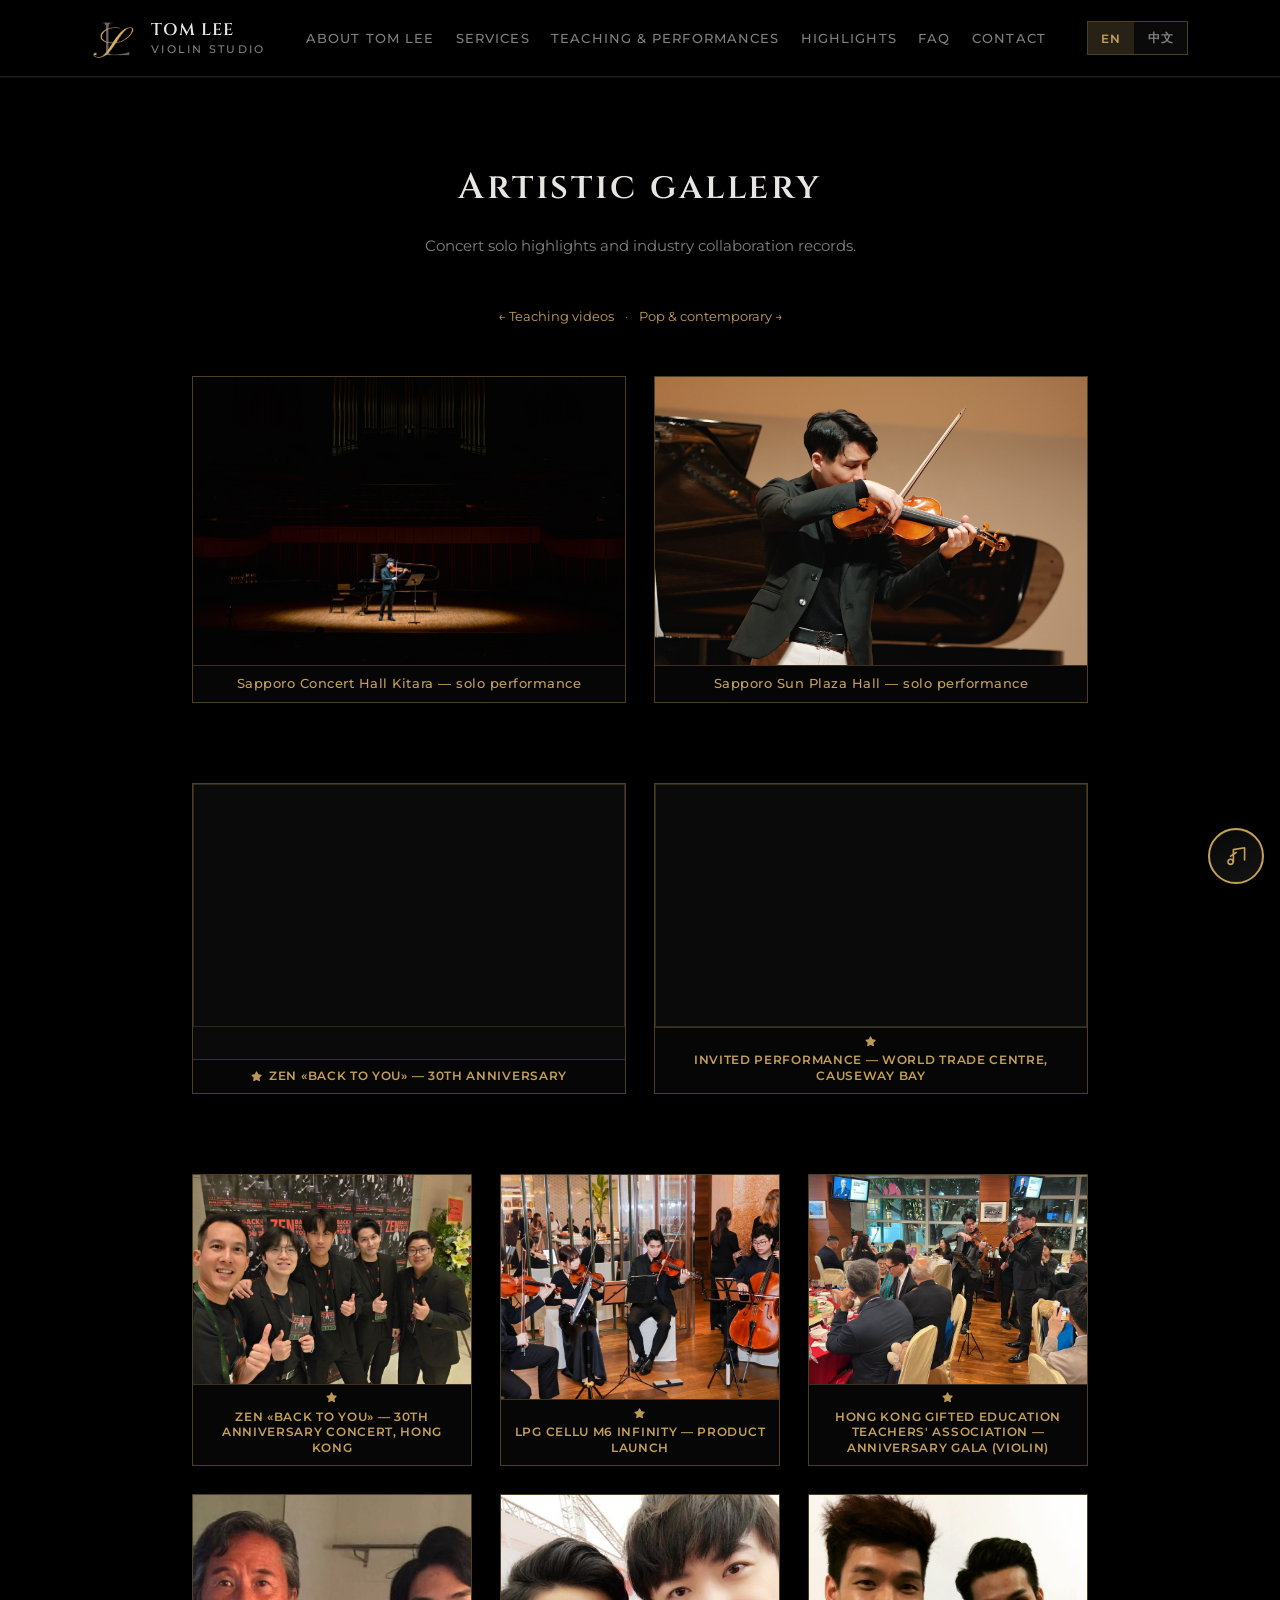
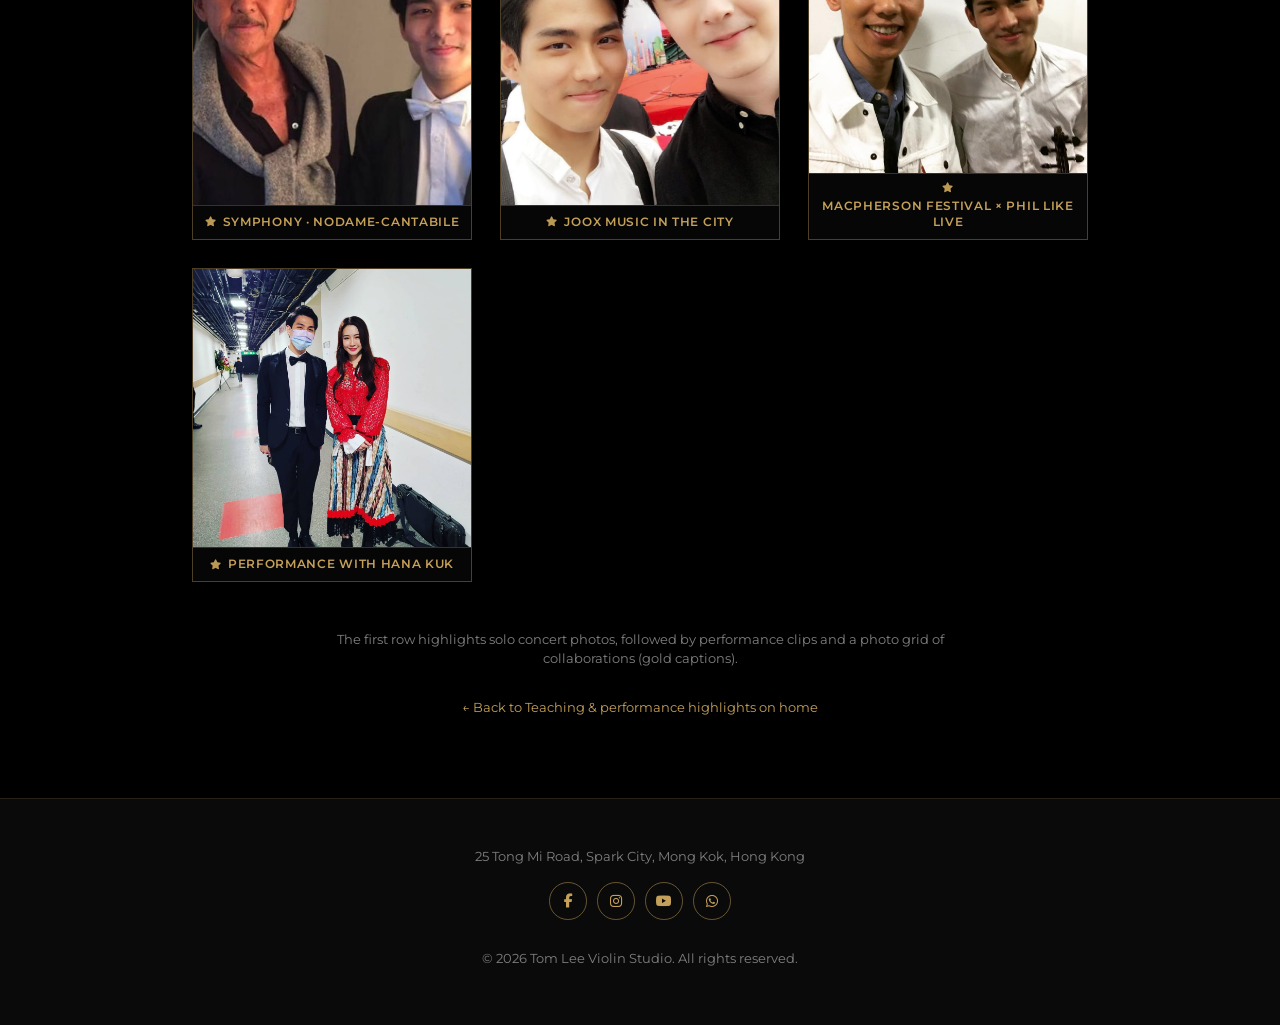
==== commit 0c4ee123: "text" ====
--- a/gallery.html
+++ b/gallery.html
@@ -312,10 +312,10 @@
       <div class="footer-inner">
         <p
           class="footer-address"
-          data-en="25 Tong Mi Road, Spark City Mong Kok, Mong Kok, Hong Kong"
-          data-zh="旺角塘尾道25號 Spark City Mong Kok 俊薈旺角 · 香港"
+          data-en="25 Tong Mi Road, Spark City, Mong Kok, Hong Kong"
+          data-zh="旺角塘尾道25號 Spark City 俊薈 · 香港"
         >
-          25 Tong Mi Road, Spark City Mong Kok, Mong Kok, Hong Kong
+          25 Tong Mi Road, Spark City, Mong Kok, Hong Kong
         </p>
         <nav class="footer-social" aria-label="Social media">
           <ul class="social-icons social-icons--footer" role="list">
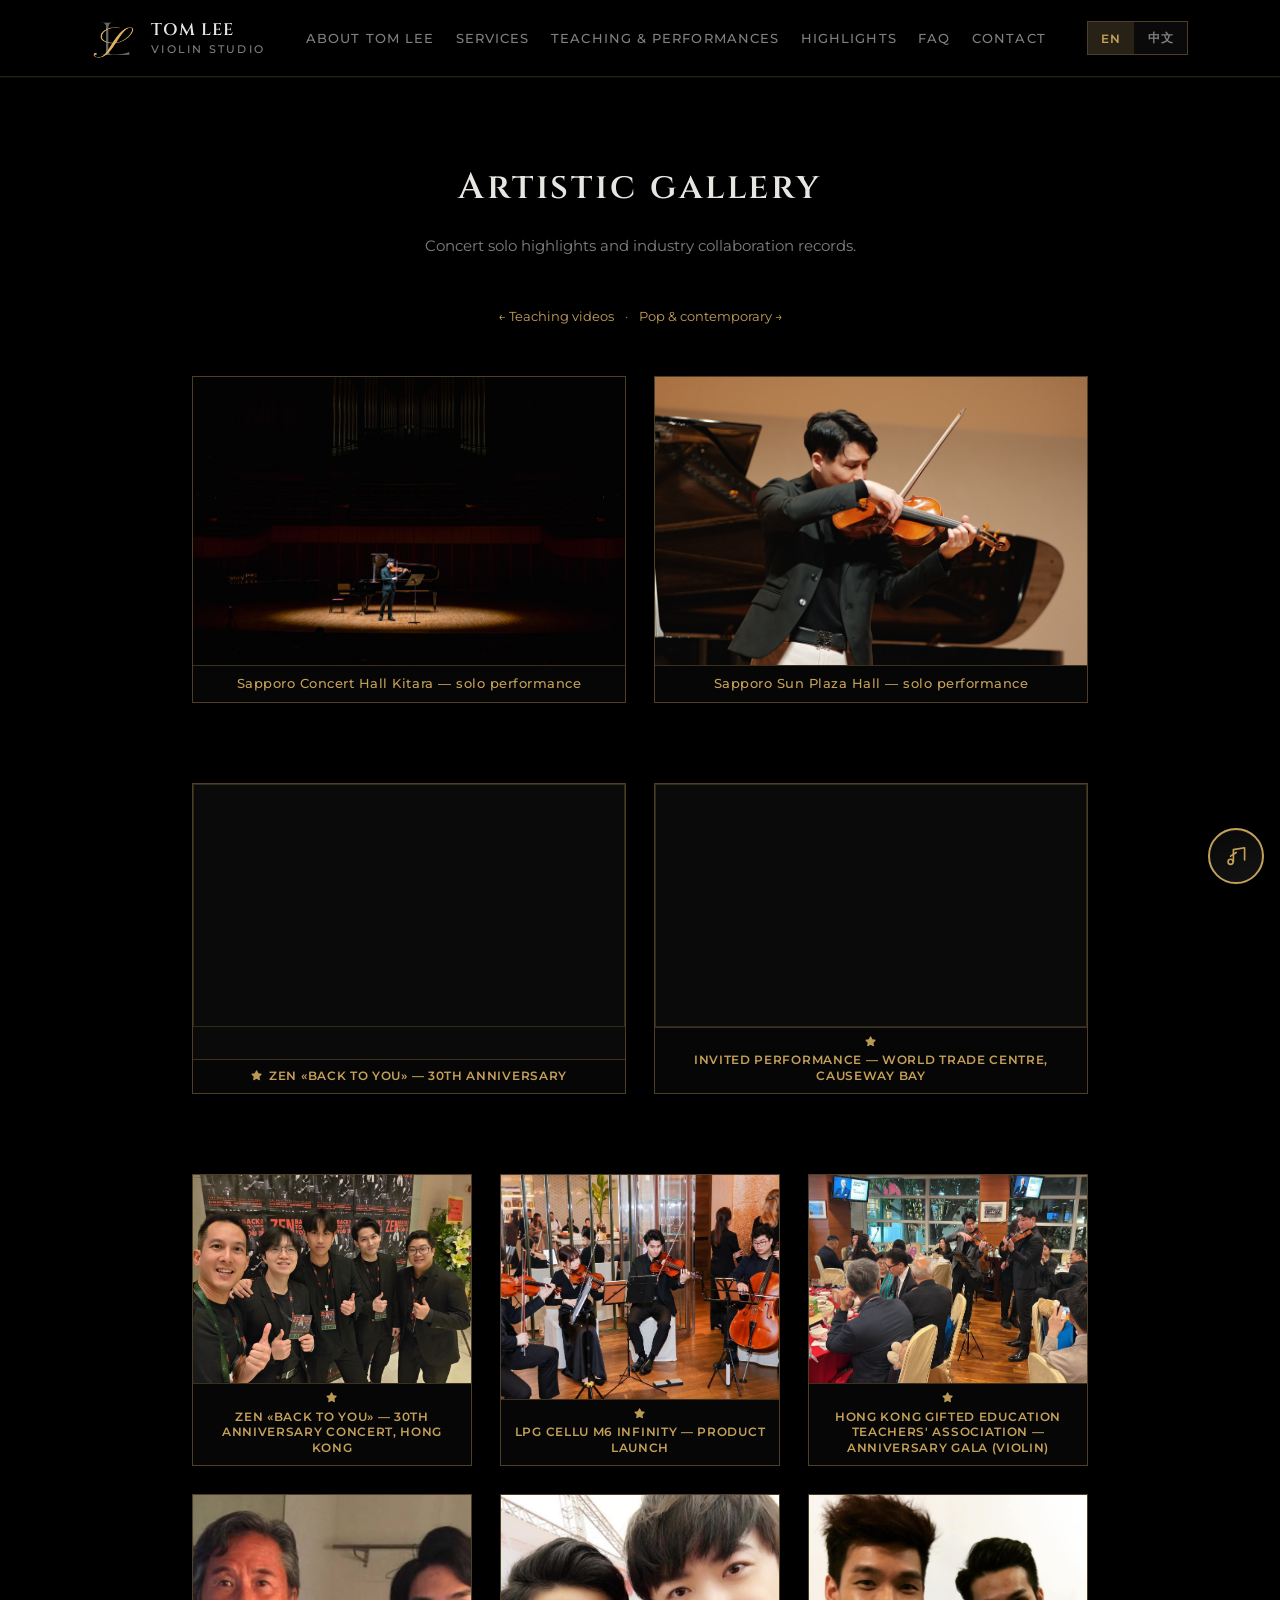
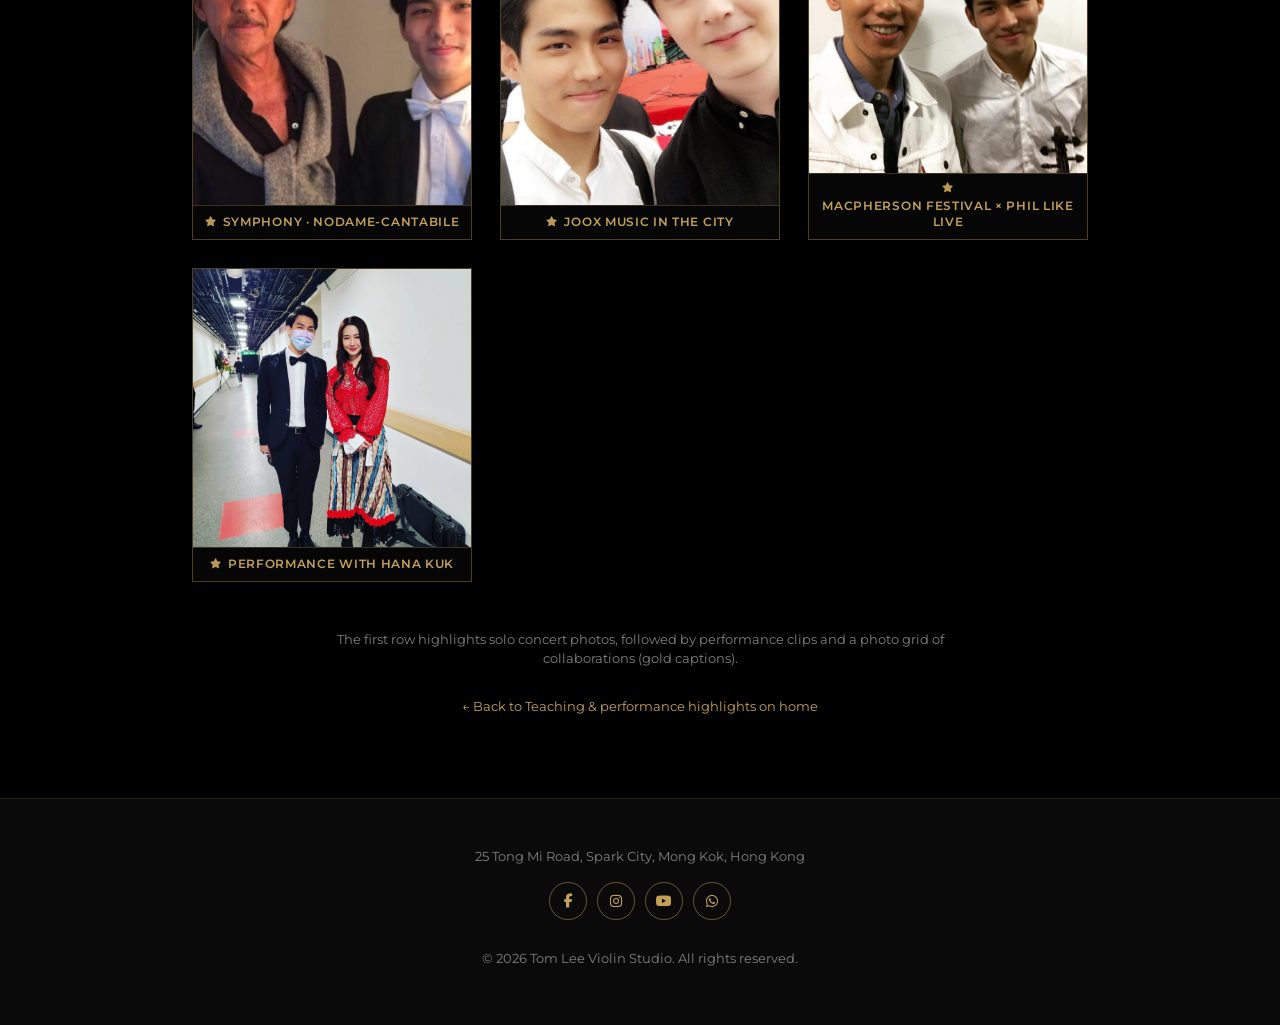
==== commit 401ff859: "SEO" ====
--- a/gallery.html
+++ b/gallery.html
@@ -7,8 +7,17 @@
       name="description"
       content="Artistic gallery — concert solo highlights and industry collaborations. Tom Lee Violin Studio, Hong Kong."
     />
-    <link rel="canonical" href="https://example.com/gallery.html" />
+    <link rel="canonical" href="https://tomlee-violin.com/gallery.html" />
     <link rel="icon" type="image/png" href="assets/logo.png" />
+    <meta property="og:title" content="Artistic Gallery | Tom Lee Violin Studio" />
+    <meta
+      property="og:description"
+      content="Concert solos, collaborations, and performance highlights. Tom Lee Violin Studio, Hong Kong."
+    />
+    <meta property="og:url" content="https://tomlee-violin.com/gallery.html" />
+    <meta property="og:type" content="website" />
+    <meta property="og:image" content="https://tomlee-violin.com/assets/logo.png" />
+    <meta name="twitter:card" content="summary" />
     <title>Artistic Gallery | Tom Lee Violin Studio</title>
     <link rel="preconnect" href="https://fonts.googleapis.com" />
     <link rel="preconnect" href="https://fonts.gstatic.com" crossorigin />
--- a/style.css
+++ b/style.css
@@ -1120,6 +1120,27 @@
   gap: var(--space-sm) var(--space-md);
 }
 
+.contact-email-line {
+  margin: 0.35rem 0 0;
+  width: 100%;
+  flex-basis: 100%;
+  font-size: 0.88rem;
+  letter-spacing: 0.04em;
+  line-height: 1.5;
+}
+
+.contact-email-link {
+  color: var(--color-accent);
+  text-decoration: none;
+  border-bottom: 1px solid rgba(197, 160, 89, 0.35);
+  transition: color var(--transition), border-color var(--transition);
+}
+
+.contact-email-link:hover {
+  color: #e4c77a;
+  border-bottom-color: rgba(228, 199, 122, 0.65);
+}
+
 .social-icons {
   list-style: none;
   margin: 0;
@@ -1204,6 +1225,39 @@
 
 .contact-form-panel {
   padding-top: 0;
+}
+
+.contact-success-modal.lightbox .lightbox__panel {
+  max-width: min(92vw, 22rem);
+  padding: var(--space-lg);
+  border: 1px solid rgba(197, 160, 89, 0.5);
+  border-radius: 6px;
+  background: linear-gradient(165deg, rgba(18, 16, 14, 0.98) 0%, rgba(8, 8, 8, 0.99) 100%);
+  box-shadow: 0 16px 48px rgba(0, 0, 0, 0.55);
+}
+
+.contact-success-modal__title {
+  margin: 0 0 var(--space-sm);
+  padding: 0;
+  font-family: var(--font-heading);
+  font-size: clamp(1.15rem, 2.8vw, 1.35rem);
+  font-weight: 600;
+  letter-spacing: 0.04em;
+  text-align: center;
+  color: #e4c77a;
+}
+
+.contact-success-modal__detail {
+  margin: 0 0 var(--space-md);
+  font-size: 0.9rem;
+  line-height: 1.55;
+  text-align: center;
+  color: rgba(232, 230, 227, 0.88);
+}
+
+.contact-success-modal__ok {
+  width: 100%;
+  max-width: 12rem;
 }
 
 @media (min-width: 900px) {
